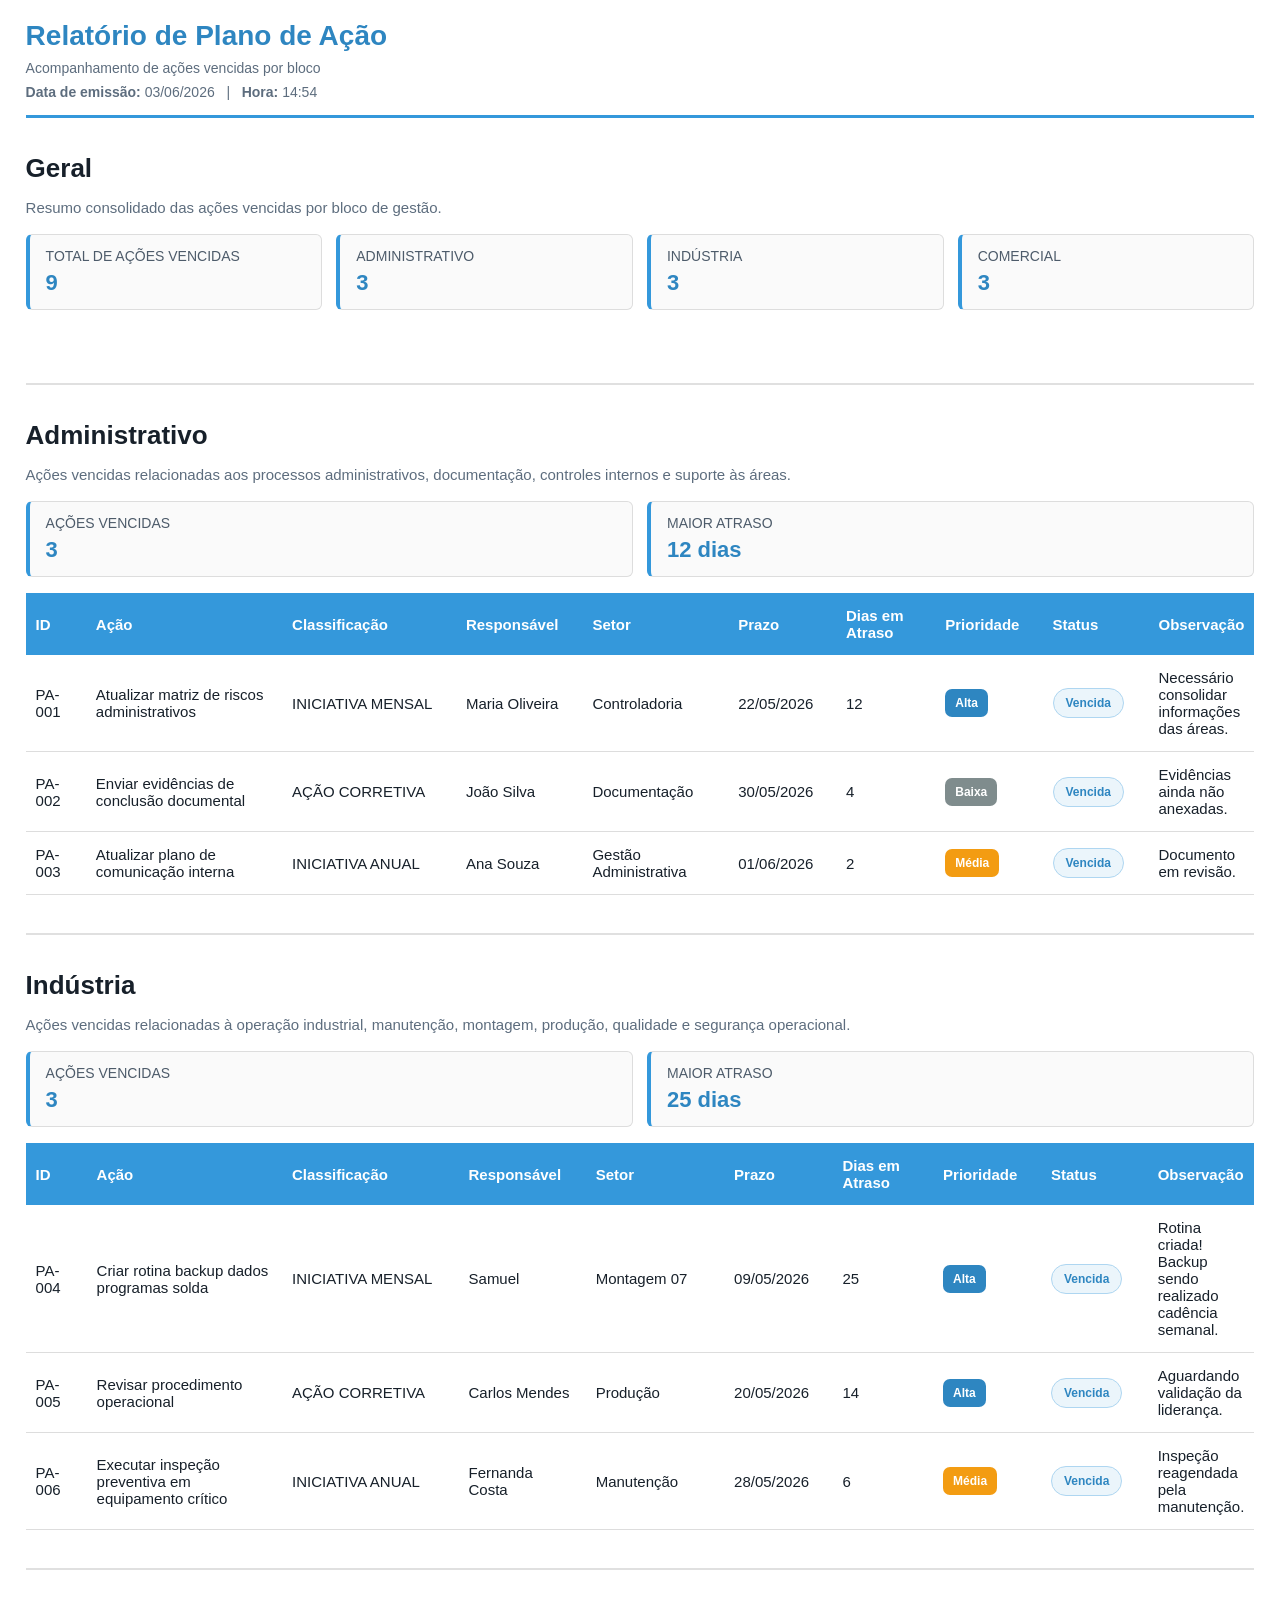
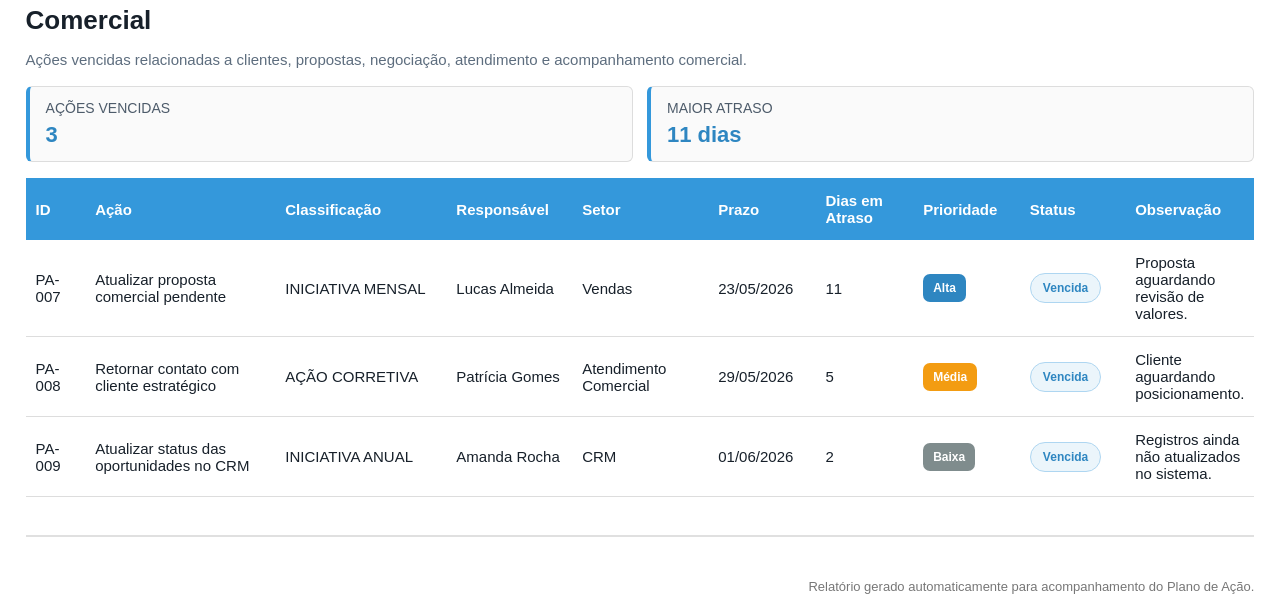
==== Relatorio_Diario_GAI/Relatorio_Diario_GAI.html @ 43f75b21 "Alteracoes e Inclusoes feitas em HTML5Sankhya ate - 04062026_101415" ====
<!DOCTYPE html>
<html lang="pt-BR">
<head>
  <meta charset="UTF-8" />
  <meta name="viewport" content="width=device-width, initial-scale=1.0" />
  <title>Relatório de Plano de Ação - Ações Vencidas</title>

  <style>
    :root {
      --cor-principal: #3498db;
      --cor-principal-escura: #2e86c1;
      --cor-fundo-claro: #ebf5fb;
      --cor-borda-clara: #aed6f1;
      --cor-texto: #17202a;
      --cor-texto-secundario: #5d6d7e;
    }

    body {
      font-family: Arial, Helvetica, sans-serif;
      background-color: #ffffff;
      margin: 0;
      padding: 0;
      color: var(--cor-texto);
    }

    .container {
      width: 96%;
      margin: 20px auto;
    }

    .header {
      border-bottom: 3px solid var(--cor-principal);
      padding-bottom: 15px;
      margin-bottom: 25px;
    }

    .header h1 {
      margin: 0;
      color: var(--cor-principal-escura);
      font-size: 28px;
    }

    .header p {
      margin: 8px 0 0;
      color: var(--cor-texto-secundario);
      font-size: 14px;
    }

    h2 {
      margin: 0 0 14px;
      font-size: 26px;
      color: var(--cor-texto);
    }

    .descricao {
      color: var(--cor-texto-secundario);
      font-size: 15px;
      margin-bottom: 18px;
    }

    .summary {
      display: grid;
      grid-template-columns: repeat(4, 1fr);
      gap: 14px;
      margin-bottom: 35px;
    }

    .resumo-area {
      display: grid;
      grid-template-columns: repeat(2, 1fr);
      gap: 14px;
      margin-bottom: 16px;
    }

    .card,
    .mini-card {
      border: 1px solid #ddd;
      border-left: 4px solid var(--cor-principal);
      border-radius: 6px;
      padding: 13px 16px;
      background: #fafafa;
      min-height: 48px;
    }

    .card span,
    .mini-card span {
      display: block;
      font-size: 14px;
      color: #4d5b6a;
      text-transform: uppercase;
      margin-bottom: 6px;
    }

    .card strong,
    .mini-card strong {
      font-size: 22px;
      color: var(--cor-principal-escura);
    }

    .bloco-area {
      margin-top: 35px;
      padding-bottom: 38px;
      border-bottom: 2px solid #e0e0e0;
    }

    table {
      width: 100%;
      border-collapse: collapse;
      margin-top: 10px;
    }

    thead {
      background-color: var(--cor-principal);
      color: #ffffff;
    }

    th {
      padding: 14px 10px;
      text-align: left;
      font-size: 15px;
      font-weight: bold;
    }

    td {
      padding: 14px 10px;
      border-bottom: 1px solid #ddd;
      font-size: 15px;
      vertical-align: middle;
    }

    .col-id {
      width: 55px;
    }

    .col-acao {
      width: 250px;
    }

    .col-classificacao {
      width: 210px;
    }

    .col-responsavel {
      width: 120px;
    }

    .col-setor {
      width: 150px;
    }

    .col-prazo {
      width: 100px;
    }

    .col-atraso {
      width: 110px;
    }

    .col-prioridade {
      width: 100px;
    }

    .col-status {
      width: 100px;
    }

    .badge {
      display: inline-block;
      padding: 7px 10px;
      border-radius: 7px;
      color: #fff;
      font-size: 12px;
      font-weight: bold;
    }

    .alta {
      background: var(--cor-principal-escura);
    }

    .media {
      background: #f39c12;
    }

    .baixa {
      background: #7f8c8d;
    }

    .status-vencida {
      display: inline-block;
      padding: 7px 12px;
      border-radius: 20px;
      background: var(--cor-fundo-claro);
      color: var(--cor-principal-escura);
      border: 1px solid var(--cor-borda-clara);
      font-size: 12px;
      font-weight: bold;
    }

    .footer {
      margin-top: 28px;
      padding-top: 14px;
      font-size: 13px;
      color: #777;
      text-align: right;
    }

    @media (max-width: 1100px) {
      table {
        display: block;
        overflow-x: auto;
        white-space: nowrap;
      }
    }

    @media (max-width: 900px) {
      .summary {
        grid-template-columns: repeat(2, 1fr);
      }

      .resumo-area {
        grid-template-columns: 1fr;
      }
    }

    @media (max-width: 600px) {
      .summary {
        grid-template-columns: 1fr;
      }
    }

    @media print {
      .container {
        width: 100%;
        margin: 0;
      }

      .bloco-area {
        page-break-inside: avoid;
      }

      table {
        font-size: 12px;
      }

      th,
      td {
        padding: 8px 6px;
      }
    }
  </style>
</head>

<body>
  <div class="container">

    <div class="header">
      <h1>Relatório de Plano de Ação</h1>
      <p>Acompanhamento de ações vencidas por bloco</p>
      <p><strong>Data de emissão:</strong> 03/06/2026 &nbsp; | &nbsp; <strong>Hora:</strong> 14:54</p>
    </div>

    <!-- GERAL -->
    <section class="bloco-area">
      <h2>Geral</h2>
      <p class="descricao">Resumo consolidado das ações vencidas por bloco de gestão.</p>

      <div class="summary">
        <div class="card">
          <span>Total de ações vencidas</span>
          <strong>9</strong>
        </div>

        <div class="card">
          <span>Administrativo</span>
          <strong>3</strong>
        </div>

        <div class="card">
          <span>Indústria</span>
          <strong>3</strong>
        </div>

        <div class="card">
          <span>Comercial</span>
          <strong>3</strong>
        </div>
      </div>
    </section>

    <!-- ADMINISTRATIVO -->
    <section class="bloco-area">
      <h2>Administrativo</h2>
      <p class="descricao">
        Ações vencidas relacionadas aos processos administrativos, documentação, controles internos e suporte às áreas.
      </p>

      <div class="resumo-area">
        <div class="mini-card">
          <span>Ações vencidas</span>
          <strong>3</strong>
        </div>

        <div class="mini-card">
          <span>Maior atraso</span>
          <strong>12 dias</strong>
        </div>
      </div>

      <table>
        <thead>
          <tr>
            <th class="col-id">ID</th>
            <th class="col-acao">Ação</th>
            <th class="col-classificacao">Classificação</th>
            <th class="col-responsavel">Responsável</th>
            <th class="col-setor">Setor</th>
            <th class="col-prazo">Prazo</th>
            <th class="col-atraso">Dias em Atraso</th>
            <th class="col-prioridade">Prioridade</th>
            <th class="col-status">Status</th>
            <th>Observação</th>
          </tr>
        </thead>

        <tbody>
          <tr>
            <td>PA-001</td>
            <td>Atualizar matriz de riscos administrativos</td>
            <td>INICIATIVA MENSAL</td>
            <td>Maria Oliveira</td>
            <td>Controladoria</td>
            <td>22/05/2026</td>
            <td>12</td>
            <td><span class="badge alta">Alta</span></td>
            <td><span class="status-vencida">Vencida</span></td>
            <td>Necessário consolidar informações das áreas.</td>
          </tr>

          <tr>
            <td>PA-002</td>
            <td>Enviar evidências de conclusão documental</td>
            <td>AÇÃO CORRETIVA</td>
            <td>João Silva</td>
            <td>Documentação</td>
            <td>30/05/2026</td>
            <td>4</td>
            <td><span class="badge baixa">Baixa</span></td>
            <td><span class="status-vencida">Vencida</span></td>
            <td>Evidências ainda não anexadas.</td>
          </tr>

          <tr>
            <td>PA-003</td>
            <td>Atualizar plano de comunicação interna</td>
            <td>INICIATIVA ANUAL</td>
            <td>Ana Souza</td>
            <td>Gestão Administrativa</td>
            <td>01/06/2026</td>
            <td>2</td>
            <td><span class="badge media">Média</span></td>
            <td><span class="status-vencida">Vencida</span></td>
            <td>Documento em revisão.</td>
          </tr>
        </tbody>
      </table>
    </section>

    <!-- INDÚSTRIA -->
    <section class="bloco-area">
      <h2>Indústria</h2>
      <p class="descricao">
        Ações vencidas relacionadas à operação industrial, manutenção, montagem, produção, qualidade e segurança operacional.
      </p>

      <div class="resumo-area">
        <div class="mini-card">
          <span>Ações vencidas</span>
          <strong>3</strong>
        </div>

        <div class="mini-card">
          <span>Maior atraso</span>
          <strong>25 dias</strong>
        </div>
      </div>

      <table>
        <thead>
          <tr>
            <th class="col-id">ID</th>
            <th class="col-acao">Ação</th>
            <th class="col-classificacao">Classificação</th>
            <th class="col-responsavel">Responsável</th>
            <th class="col-setor">Setor</th>
            <th class="col-prazo">Prazo</th>
            <th class="col-atraso">Dias em Atraso</th>
            <th class="col-prioridade">Prioridade</th>
            <th class="col-status">Status</th>
            <th>Observação</th>
          </tr>
        </thead>

        <tbody>
          <tr>
            <td>PA-004</td>
            <td>Criar rotina backup dados programas solda</td>
            <td>INICIATIVA MENSAL</td>
            <td>Samuel</td>
            <td>Montagem 07</td>
            <td>09/05/2026</td>
            <td>25</td>
            <td><span class="badge alta">Alta</span></td>
            <td><span class="status-vencida">Vencida</span></td>
            <td>Rotina criada! Backup sendo realizado cadência semanal.</td>
          </tr>

          <tr>
            <td>PA-005</td>
            <td>Revisar procedimento operacional</td>
            <td>AÇÃO CORRETIVA</td>
            <td>Carlos Mendes</td>
            <td>Produção</td>
            <td>20/05/2026</td>
            <td>14</td>
            <td><span class="badge alta">Alta</span></td>
            <td><span class="status-vencida">Vencida</span></td>
            <td>Aguardando validação da liderança.</td>
          </tr>

          <tr>
            <td>PA-006</td>
            <td>Executar inspeção preventiva em equipamento crítico</td>
            <td>INICIATIVA ANUAL</td>
            <td>Fernanda Costa</td>
            <td>Manutenção</td>
            <td>28/05/2026</td>
            <td>6</td>
            <td><span class="badge media">Média</span></td>
            <td><span class="status-vencida">Vencida</span></td>
            <td>Inspeção reagendada pela manutenção.</td>
          </tr>
        </tbody>
      </table>
    </section>

    <!-- COMERCIAL -->
    <section class="bloco-area">
      <h2>Comercial</h2>
      <p class="descricao">
        Ações vencidas relacionadas a clientes, propostas, negociação, atendimento e acompanhamento comercial.
      </p>

      <div class="resumo-area">
        <div class="mini-card">
          <span>Ações vencidas</span>
          <strong>3</strong>
        </div>

        <div class="mini-card">
          <span>Maior atraso</span>
          <strong>11 dias</strong>
        </div>
      </div>

      <table>
        <thead>
          <tr>
            <th class="col-id">ID</th>
            <th class="col-acao">Ação</th>
            <th class="col-classificacao">Classificação</th>
            <th class="col-responsavel">Responsável</th>
            <th class="col-setor">Setor</th>
            <th class="col-prazo">Prazo</th>
            <th class="col-atraso">Dias em Atraso</th>
            <th class="col-prioridade">Prioridade</th>
            <th class="col-status">Status</th>
            <th>Observação</th>
          </tr>
        </thead>

        <tbody>
          <tr>
            <td>PA-007</td>
            <td>Atualizar proposta comercial pendente</td>
            <td>INICIATIVA MENSAL</td>
            <td>Lucas Almeida</td>
            <td>Vendas</td>
            <td>23/05/2026</td>
            <td>11</td>
            <td><span class="badge alta">Alta</span></td>
            <td><span class="status-vencida">Vencida</span></td>
            <td>Proposta aguardando revisão de valores.</td>
          </tr>

          <tr>
            <td>PA-008</td>
            <td>Retornar contato com cliente estratégico</td>
            <td>AÇÃO CORRETIVA</td>
            <td>Patrícia Gomes</td>
            <td>Atendimento Comercial</td>
            <td>29/05/2026</td>
            <td>5</td>
            <td><span class="badge media">Média</span></td>
            <td><span class="status-vencida">Vencida</span></td>
            <td>Cliente aguardando posicionamento.</td>
          </tr>

          <tr>
            <td>PA-009</td>
            <td>Atualizar status das oportunidades no CRM</td>
            <td>INICIATIVA ANUAL</td>
            <td>Amanda Rocha</td>
            <td>CRM</td>
            <td>01/06/2026</td>
            <td>2</td>
            <td><span class="badge baixa">Baixa</span></td>
            <td><span class="status-vencida">Vencida</span></td>
            <td>Registros ainda não atualizados no sistema.</td>
          </tr>
        </tbody>
      </table>
    </section>

    <div class="footer">
      Relatório gerado automaticamente para acompanhamento do Plano de Ação.
    </div>

  </div>
</body>
</html>
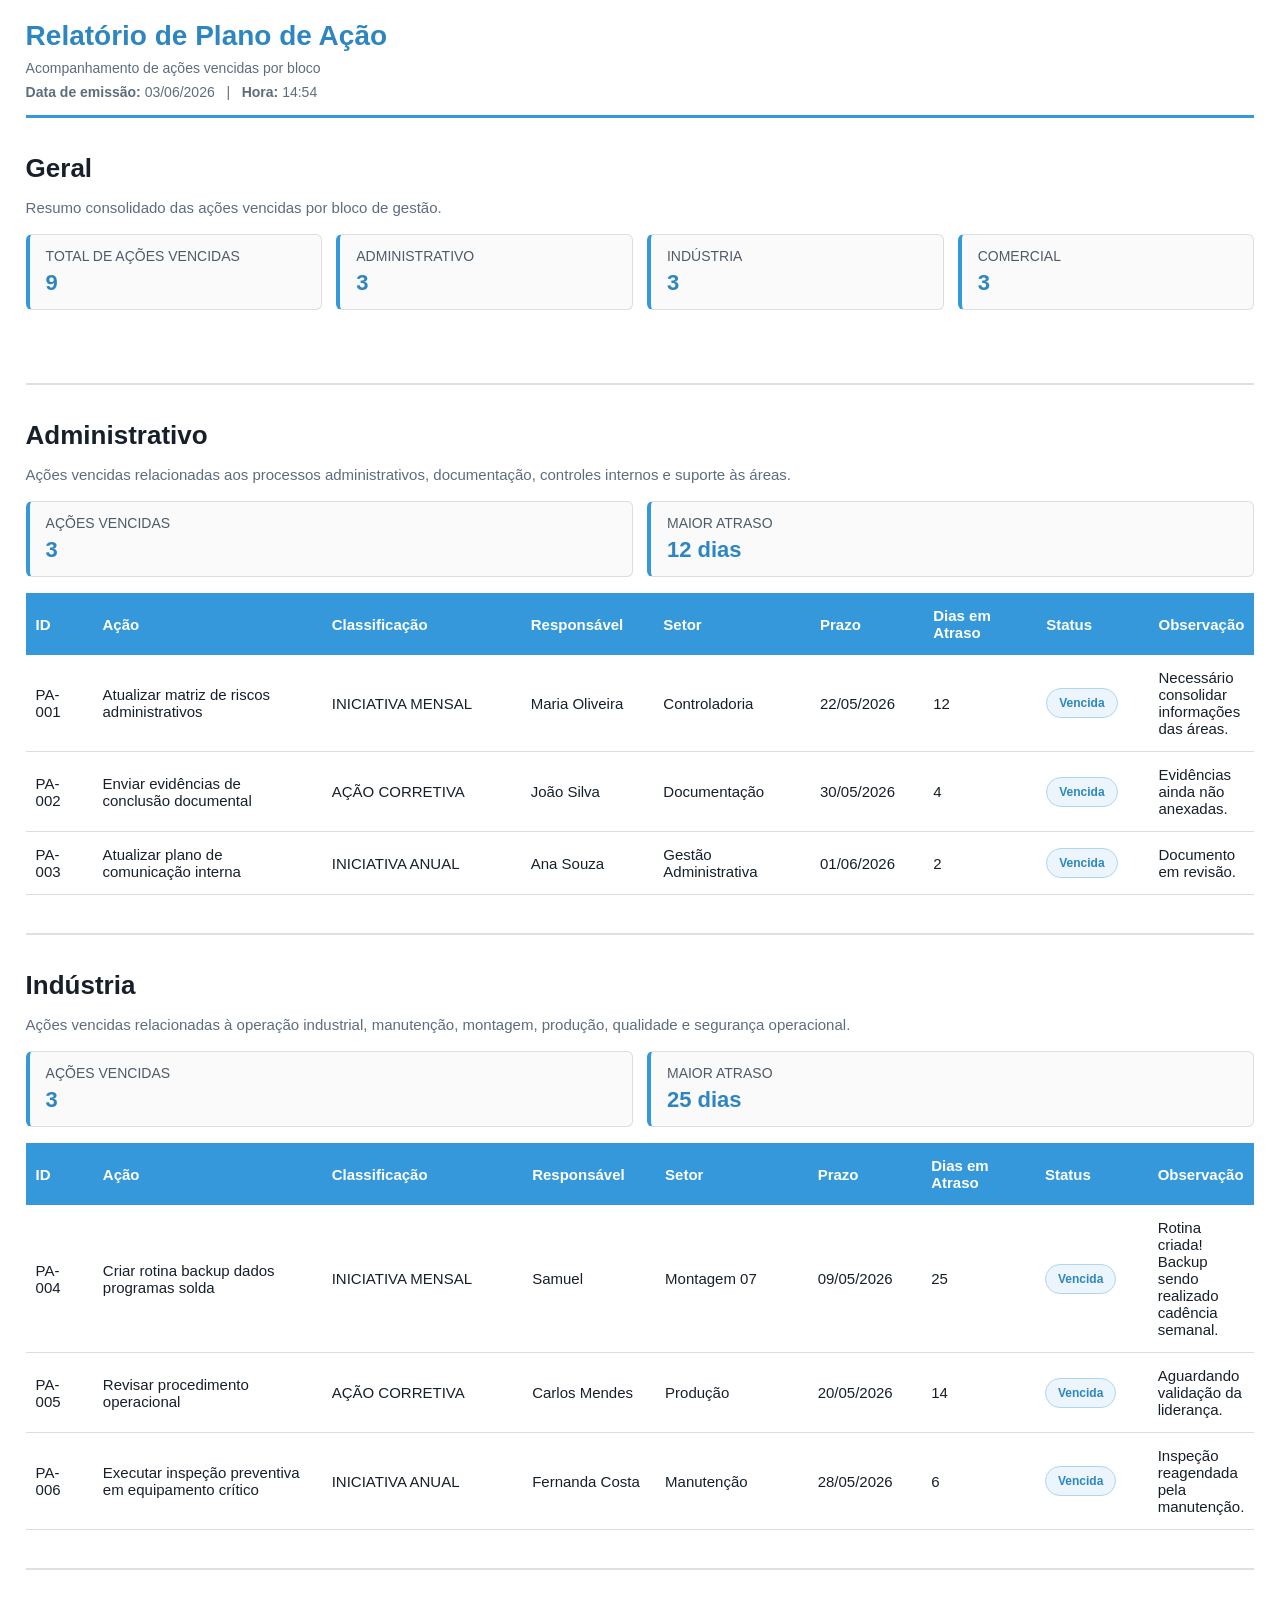
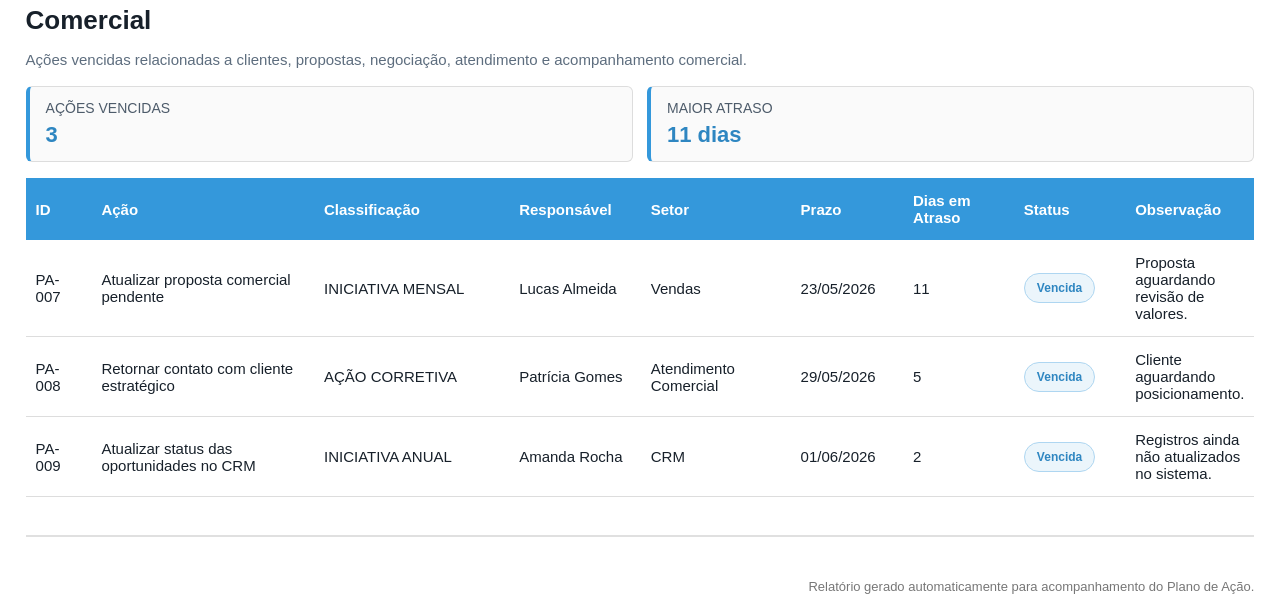
==== commit d248c2fd: "Alteracoes e Inclusoes feitas em HTML5Sankhya ate - 05062026_132017" ====
--- a/Relatorio_Diario_GAI/Relatorio_Diario_GAI.html
+++ b/Relatorio_Diario_GAI/Relatorio_Diario_GAI.html
@@ -316,7 +316,6 @@
             <th class="col-setor">Setor</th>
             <th class="col-prazo">Prazo</th>
             <th class="col-atraso">Dias em Atraso</th>
-            <th class="col-prioridade">Prioridade</th>
             <th class="col-status">Status</th>
             <th>Observação</th>
           </tr>
@@ -331,7 +330,6 @@
             <td>Controladoria</td>
             <td>22/05/2026</td>
             <td>12</td>
-            <td><span class="badge alta">Alta</span></td>
             <td><span class="status-vencida">Vencida</span></td>
             <td>Necessário consolidar informações das áreas.</td>
           </tr>
@@ -344,7 +342,6 @@
             <td>Documentação</td>
             <td>30/05/2026</td>
             <td>4</td>
-            <td><span class="badge baixa">Baixa</span></td>
             <td><span class="status-vencida">Vencida</span></td>
             <td>Evidências ainda não anexadas.</td>
           </tr>
@@ -357,7 +354,6 @@
             <td>Gestão Administrativa</td>
             <td>01/06/2026</td>
             <td>2</td>
-            <td><span class="badge media">Média</span></td>
             <td><span class="status-vencida">Vencida</span></td>
             <td>Documento em revisão.</td>
           </tr>
@@ -394,7 +390,6 @@
             <th class="col-setor">Setor</th>
             <th class="col-prazo">Prazo</th>
             <th class="col-atraso">Dias em Atraso</th>
-            <th class="col-prioridade">Prioridade</th>
             <th class="col-status">Status</th>
             <th>Observação</th>
           </tr>
@@ -409,7 +404,6 @@
             <td>Montagem 07</td>
             <td>09/05/2026</td>
             <td>25</td>
-            <td><span class="badge alta">Alta</span></td>
             <td><span class="status-vencida">Vencida</span></td>
             <td>Rotina criada! Backup sendo realizado cadência semanal.</td>
           </tr>
@@ -422,7 +416,6 @@
             <td>Produção</td>
             <td>20/05/2026</td>
             <td>14</td>
-            <td><span class="badge alta">Alta</span></td>
             <td><span class="status-vencida">Vencida</span></td>
             <td>Aguardando validação da liderança.</td>
           </tr>
@@ -435,7 +428,6 @@
             <td>Manutenção</td>
             <td>28/05/2026</td>
             <td>6</td>
-            <td><span class="badge media">Média</span></td>
             <td><span class="status-vencida">Vencida</span></td>
             <td>Inspeção reagendada pela manutenção.</td>
           </tr>
@@ -472,7 +464,6 @@
             <th class="col-setor">Setor</th>
             <th class="col-prazo">Prazo</th>
             <th class="col-atraso">Dias em Atraso</th>
-            <th class="col-prioridade">Prioridade</th>
             <th class="col-status">Status</th>
             <th>Observação</th>
           </tr>
@@ -487,7 +478,6 @@
             <td>Vendas</td>
             <td>23/05/2026</td>
             <td>11</td>
-            <td><span class="badge alta">Alta</span></td>
             <td><span class="status-vencida">Vencida</span></td>
             <td>Proposta aguardando revisão de valores.</td>
           </tr>
@@ -500,7 +490,6 @@
             <td>Atendimento Comercial</td>
             <td>29/05/2026</td>
             <td>5</td>
-            <td><span class="badge media">Média</span></td>
             <td><span class="status-vencida">Vencida</span></td>
             <td>Cliente aguardando posicionamento.</td>
           </tr>
@@ -513,7 +502,6 @@
             <td>CRM</td>
             <td>01/06/2026</td>
             <td>2</td>
-            <td><span class="badge baixa">Baixa</span></td>
             <td><span class="status-vencida">Vencida</span></td>
             <td>Registros ainda não atualizados no sistema.</td>
           </tr>
